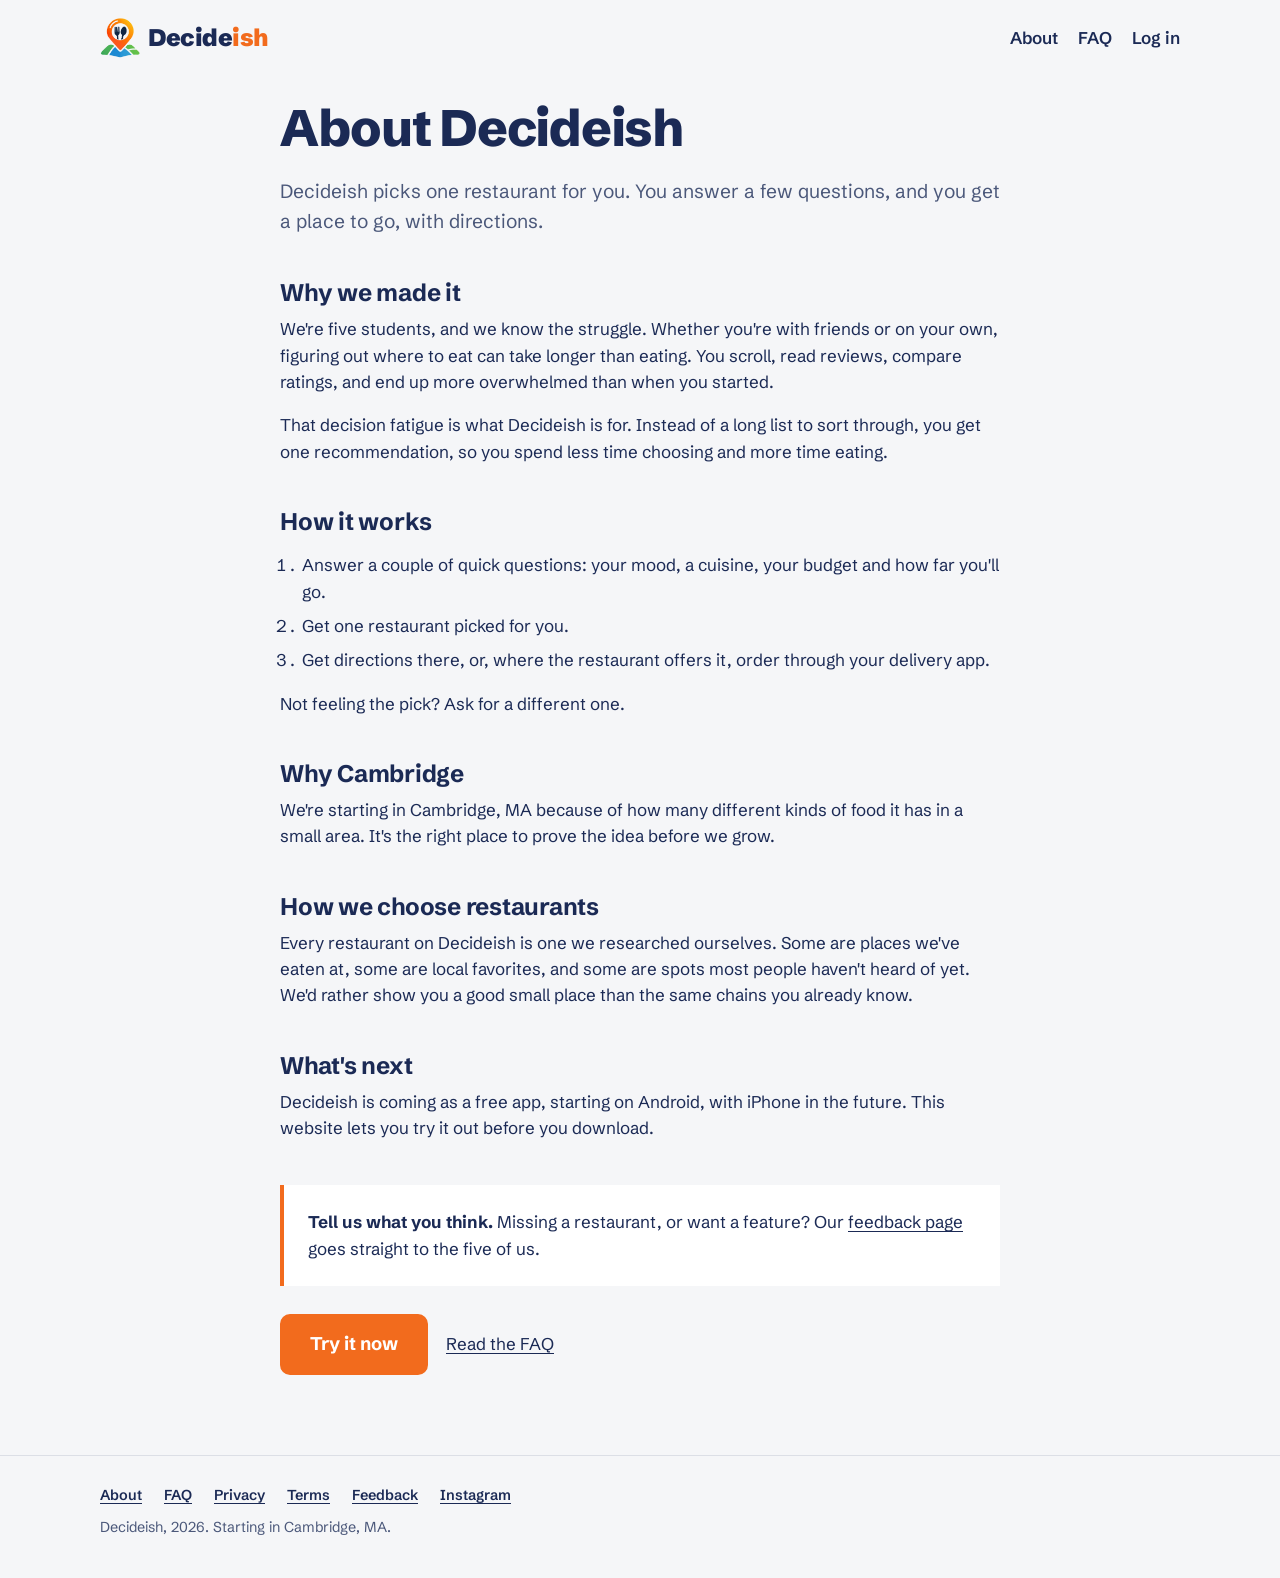
==== about.html @ a64281c9 "Add files via upload" ====
<!DOCTYPE html>
<html lang="en">
<head>
  <meta charset="UTF-8">
  <meta name="viewport" content="width=device-width, initial-scale=1.0">
  <title>About | Decideish</title>
  <meta name="description" content="Decideish is made by five students to end decision fatigue about where to eat. Starting in Cambridge, MA.">
  <link rel="icon" href="logo-mark.png">
  <link rel="preconnect" href="https://fonts.googleapis.com">
  <link rel="preconnect" href="https://fonts.gstatic.com" crossorigin>
  <link href="https://fonts.googleapis.com/css2?family=Schibsted+Grotesk:wght@400;500;600;700;800;900&family=Courier+Prime:wght@400;700&display=swap" rel="stylesheet">
  <link rel="stylesheet" href="styles.css">
</head>

<body>

  <header class="site-header">
    <div class="wrap">
      <a href="index.html" class="brand"><img src="logo-mark.png" alt=""><span class="word">Decide<span>ish</span></span></a>
      <nav class="nav" aria-label="Main">
        <a href="about.html">About</a>
        <a href="faq.html">FAQ</a>
        <a href="signin.html">Log in</a>
      </nav>
    </div>
  </header>

  <main class="page">
    <h1>About Decideish</h1>
    <p class="intro">
      Decideish picks one restaurant for you. You answer a few questions,
      and you get a place to go, with directions.
    </p>

    <h2>Why we made it</h2>
    <p>
      We're five students, and we know the struggle. Whether you're with friends or on your own,
      figuring out where to eat can take longer than eating. You scroll, read reviews, compare
      ratings, and end up more overwhelmed than when you started.
    </p>
    <p>
      That decision fatigue is what Decideish is for. Instead of a long list to sort through,
      you get one recommendation, so you spend less time choosing and more time eating.
    </p>

    <h2>How it works</h2>
    <ol>
      <li>Answer a couple of quick questions: your mood, a cuisine, your budget and how far you'll go.</li>
      <li>Get one restaurant picked for you.</li>
      <li>Get directions there, or, where the restaurant offers it, order through your delivery app.</li>
    </ol>
    <p>Not feeling the pick? Ask for a different one.</p>

    <h2>Why Cambridge</h2>
    <p>
      We're starting in Cambridge, MA because of how many different kinds of food it has in a small area.
      It's the right place to prove the idea before we grow.
    </p>

    <h2>How we choose restaurants</h2>
    <p>
      Every restaurant on Decideish is one we researched ourselves. Some are places we've eaten at,
      some are local favorites, and some are spots most people haven't heard of yet.
      We'd rather show you a good small place than the same chains you already know.
    </p>

    <h2>What's next</h2>
    <p>
      Decideish is coming as a free app, starting on Android, with iPhone in the future.
      This website lets you try it out before you download.
    </p>

    <div class="team-note">
      <p><strong>Tell us what you think.</strong> Missing a restaurant, or want a feature?
        Our <a href="feedback.html">feedback page</a> goes straight to the five of us.</p>
    </div>

    <div class="hero-actions">
      <a href="quiz.html" class="btn btn-primary btn-big">Try it now</a>
      <a href="faq.html">Read the FAQ</a>
    </div>
  </main>

  <footer class="site-footer">
    <div class="wrap">
      <nav class="footer-links" aria-label="Footer">
        <a href="about.html">About</a>
        <a href="faq.html">FAQ</a>
        <a href="privacy.html">Privacy</a>
        <a href="terms.html">Terms</a>
        <a href="feedback.html">Feedback</a>
        <a href="https://www.instagram.com/decideish/" target="_blank" rel="noopener">Instagram</a>
      </nav>
      Decideish, 2026. Starting in Cambridge, MA.
    </div>
  </footer>

</body>
</html>
---- styles.css ----
/* Decideish styles. Colors come from the logo. */

:root {
  --orange: #F26B1D;
  --orange-dark: #C9520D;
  --orange-wash: #FFF1E7;
  --navy: #1B2A55;
  --navy-2: #4B587A;   /* secondary text */
  --blue: #2F86D6;     /* keyboard focus only */
  --green: #3F9B48;    /* success only */
  --bg: #F5F6F8;
  --surface: #FFFFFF;
  --paper: #FFFCF2;    /* the order ticket */
  --line: #DCDFE6;
  --error: #B42318;

  --font: "Schibsted Grotesk", "Segoe UI", Arial, sans-serif;
  --font-ticket: "Courier Prime", "Courier New", monospace;
}

* { box-sizing: border-box; }

body {
  margin: 0;
  font-family: var(--font);
  font-size: 1.0625rem;
  line-height: 1.55;
  color: var(--navy);
  background: var(--bg);
}

h1, h2, h3 {
  margin: 0 0 0.4em;
  line-height: 1.1;
  font-weight: 700;
  letter-spacing: -0.01em;
}

p { margin: 0 0 1em; }

a { color: var(--navy); text-underline-offset: 3px; }
a:hover { color: var(--orange-dark); }

img { display: block; max-width: 100%; }

[hidden] { display: none !important; }

:focus-visible {
  outline: 3px solid var(--blue);
  outline-offset: 2px;
}

.sr-only {
  position: absolute;
  width: 1px;
  height: 1px;
  overflow: hidden;
  clip: rect(0 0 0 0);
  white-space: nowrap;
}

.wrap {
  width: min(1080px, 100% - 40px);
  margin: 0 auto;
}

.muted { color: var(--navy-2); }
.small { font-size: 0.9rem; }

/* Header */
.site-header .wrap {
  display: flex;
  align-items: center;
  justify-content: space-between;
  gap: 16px;
  padding: 18px 0;
}

.brand {
  display: inline-flex;
  align-items: center;
  gap: 8px;
  color: var(--navy);
  text-decoration: none;
  font-size: 1.5rem;
  font-weight: 900;
  letter-spacing: -0.02em;
}

.brand img { width: 40px; height: 40px; object-fit: contain; }
.brand .word span { color: var(--orange); }

.nav {
  display: flex;
  align-items: center;
  gap: 20px;
  font-weight: 600;
}

.nav a { text-decoration: none; }
.nav a:hover { text-decoration: underline; }

/* Buttons */
.btn {
  display: inline-flex;
  align-items: center;
  justify-content: center;
  min-height: 48px;
  padding: 12px 22px;
  border: 2px solid var(--navy);
  border-radius: 10px;
  background: var(--surface);
  color: var(--navy);
  font: inherit;
  font-weight: 700;
  text-decoration: none;
  cursor: pointer;
}

.btn:hover { background: var(--bg); color: var(--navy); }

.btn-primary {
  border-color: var(--orange);
  background: var(--orange);
  color: #fff;
}

.btn-primary:hover { background: var(--orange-dark); border-color: var(--orange-dark); color: #fff; }

.btn-big { min-height: 56px; padding: 14px 28px; font-size: 1.15rem; }
.btn-full { width: 100%; }

.btn:disabled { opacity: 0.4; cursor: not-allowed; }
.btn-primary:disabled:hover { background: var(--orange); border-color: var(--orange); }

.text-btn {
  padding: 0;
  border: 0;
  background: none;
  color: var(--navy);
  font: inherit;
  font-weight: 600;
  text-decoration: underline;
  text-underline-offset: 3px;
  cursor: pointer;
}

/* Panels: plain white boxes for forms and lists */
.panel {
  padding: 28px;
  border: 1px solid var(--line);
  border-radius: 12px;
  background: var(--surface);
}

/* The order ticket */
.ticket {
  position: relative;
  padding: 26px 24px 30px;
  background: var(--paper);
  font-family: var(--font-ticket);
  font-size: 1rem;
  color: #24262B;
  box-shadow: 0 1px 2px rgba(27, 42, 85, 0.12), 0 14px 30px rgba(27, 42, 85, 0.10);
  transform: rotate(-1.5deg);
}

/* the clip holding the ticket */
.ticket::before {
  content: "";
  position: absolute;
  top: -12px;
  left: 50%;
  width: 64px;
  height: 22px;
  border-radius: 4px;
  background: var(--navy);
  transform: translateX(-50%);
}

/* torn zigzag edge at the bottom */
.ticket::after {
  content: "";
  position: absolute;
  left: 0;
  right: 0;
  bottom: -10px;
  height: 10px;
  background: conic-gradient(from -45deg at 50% 100%, var(--paper) 90deg, transparent 0) 0 0 / 20px 10px repeat-x;
}

.ticket-head {
  display: flex;
  justify-content: space-between;
  padding-bottom: 12px;
  margin-bottom: 14px;
  border-bottom: 2px dashed #B9B6AA;
  font-weight: 700;
}

.ticket-lines { margin: 0; }

.ticket-line {
  display: flex;
  align-items: baseline;
  gap: 6px;
  margin: 0 0 8px;
}

.ticket-line dt { white-space: nowrap; }

/* dotted leader between the label and the answer */
.ticket-line .dots {
  flex: 1;
  min-width: 16px;
  border-bottom: 2px dotted #B9B6AA;
  transform: translateY(-4px);
}

.ticket-line dd {
  margin: 0;
  font-weight: 700;
  text-align: right;
}

.ticket-line dd:empty::before { content: "?"; color: #B9B6AA; }

.ticket-result {
  margin-top: 16px;
  padding-top: 14px;
  border-top: 2px dashed #B9B6AA;
}

.ticket-result .label { margin: 0; }

.ticket-result .place {
  margin: 4px 0 2px;
  font-size: 1.5rem;
  font-weight: 700;
  line-height: 1.15;
  color: var(--navy);
}

.ticket-result .addr { margin: 0; }

/* the one animation: the result prints onto the ticket */
.printing { animation: print 0.7s steps(7) both; }

@keyframes print {
  from { clip-path: inset(0 0 100% 0); }
  to { clip-path: inset(0 0 0 0); }
}

/* Home */
.home-hero {
  display: grid;
  grid-template-columns: 1.15fr 0.85fr;
  gap: 64px;
  align-items: center;
  padding: 48px 0 72px;
}

.home-hero h1 {
  font-size: clamp(2.4rem, 5.2vw, 4rem);
  font-weight: 900;
  letter-spacing: -0.025em;
  max-width: 14ch;
}

.home-hero .lead {
  max-width: 34em;
  font-size: 1.2rem;
  color: var(--navy-2);
}

.hero-actions {
  display: flex;
  flex-wrap: wrap;
  align-items: center;
  gap: 18px;
  margin-top: 28px;
}

.hero-ticket { padding: 0 12px; }

.home-steps {
  display: grid;
  grid-template-columns: 1fr 1fr;
  gap: 48px;
  padding: 48px 0;
  border-top: 1px solid var(--line);
}

.home-steps h2 { font-size: 1.6rem; }

.home-steps ol {
  margin: 0;
  padding-left: 1.3em;
  font-size: 1.1rem;
}

.home-steps li { margin-bottom: 10px; padding-left: 4px; }
.home-steps li::marker { font-weight: 800; color: var(--orange); }

.site-footer {
  padding: 28px 0 40px;
  border-top: 1px solid var(--line);
  font-size: 0.9rem;
  color: var(--navy-2);
}

/* Forms */
.form-page {
  width: min(480px, 100% - 40px);
  margin: 24px auto 72px;
}

.form-page.wide { width: min(680px, 100% - 40px); }

.form-page h1 { font-size: 2.2rem; }
.form-page > .muted { margin-bottom: 24px; }

.field {
  display: flex;
  flex-direction: column;
  margin-bottom: 18px;
}

.field-row {
  display: grid;
  grid-template-columns: 1fr 1fr;
  gap: 14px;
}

label { font-weight: 600; margin-bottom: 6px; }

.label-row {
  display: flex;
  justify-content: space-between;
  align-items: baseline;
  gap: 12px;
}

.label-row a { font-size: 0.9rem; }

.hint {
  margin-top: 6px;
  font-size: 0.9rem;
  color: var(--navy-2);
}

input[type="text"],
input[type="email"],
input[type="password"],
textarea {
  width: 100%;
  min-height: 48px;
  padding: 11px 14px;
  border: 1.5px solid #B8BECC;
  border-radius: 8px;
  background: #fff;
  color: var(--navy);
  font: inherit;
}

input:focus,
textarea:focus {
  border-color: var(--navy);
  outline: 3px solid rgba(47, 134, 214, 0.35);
  outline-offset: 0;
}

textarea { min-height: 110px; resize: vertical; }
textarea:disabled { background: var(--bg); cursor: not-allowed; }

.error {
  margin: 4px 0 14px;
  color: var(--error);
  font-weight: 600;
}

.success {
  margin: 14px 0 0;
  color: var(--green);
  font-weight: 700;
}

.switch { margin: 20px 0 0; }

fieldset {
  margin: 0 0 26px;
  padding: 0;
  border: 0;
}

legend {
  margin-bottom: 10px;
  padding: 0;
  font-size: 1.2rem;
  font-weight: 700;
}

legend .hint { font-size: 0.95rem; font-weight: 400; }

/* checkbox chips */
.chips {
  display: flex;
  flex-wrap: wrap;
  gap: 8px;
}

.chip { position: relative; margin: 0; cursor: pointer; }

.chip input {
  position: absolute;
  inset: 0;
  opacity: 0;
  margin: 0;
  cursor: pointer;
}

.chip span {
  display: block;
  padding: 8px 14px;
  border: 1.5px solid #B8BECC;
  border-radius: 8px;
  background: #fff;
  font-weight: 600;
}

.chip:hover span { border-color: var(--navy); }

.chip input:checked + span {
  border-color: var(--navy);
  background: var(--navy);
  color: #fff;
}

.chip input:focus-visible + span { outline: 3px solid var(--blue); outline-offset: 2px; }

.other-row {
  display: flex;
  align-items: flex-start;
  gap: 10px;
  margin-top: 10px;
}

.other-row textarea { flex: 1; min-height: 64px; }

.form-actions {
  display: flex;
  flex-wrap: wrap;
  align-items: center;
  gap: 20px;
  margin-top: 8px;
}

/* Quiz */
.quiz-layout {
  display: grid;
  grid-template-columns: 1fr 340px;
  gap: 64px;
  align-items: start;
  padding: 24px 0 72px;
}

.progress {
  margin: 0 0 10px;
  font-weight: 600;
  color: var(--navy-2);
}

.progress-bar {
  height: 6px;
  margin-bottom: 28px;
  border-radius: 3px;
  background: var(--line);
  overflow: hidden;
}

.progress-bar div {
  width: 0;
  height: 100%;
  background: var(--orange);
  transition: width 0.25s ease;
}

.question {
  font-size: clamp(1.8rem, 3.6vw, 2.5rem);
  font-weight: 800;
  letter-spacing: -0.02em;
  margin-bottom: 24px;
}

.question:focus { outline: none; }

.answers {
  display: grid;
  gap: 10px;
  margin-bottom: 28px;
}

.answers.two-col { grid-template-columns: 1fr 1fr; }

/* an odd last option (like "Surprise me") stretches across both columns */
.answers.two-col .answer:last-child:nth-child(odd) { grid-column: span 2; }

.answer { position: relative; display: block; margin: 0; cursor: pointer; }

.answer input {
  position: absolute;
  inset: 0;
  opacity: 0;
  margin: 0;
  cursor: pointer;
}

.answer span {
  display: flex;
  align-items: center;
  gap: 12px;
  min-height: 56px;
  padding: 12px 16px;
  border: 1.5px solid #B8BECC;
  border-radius: 10px;
  background: #fff;
  font-size: 1.1rem;
  font-weight: 600;
}

/* radio circle */
.answer span::before {
  content: "";
  flex: none;
  width: 18px;
  height: 18px;
  border: 2px solid #8A93A8;
  border-radius: 50%;
  background: #fff;
}

.answer:hover span { border-color: var(--navy); }

.answer input:checked + span {
  border-color: var(--orange);
  background: var(--orange-wash);
}

.answer input:checked + span::before {
  border-color: var(--orange);
  background: var(--orange);
  box-shadow: inset 0 0 0 3px #fff;
}

.answer input:focus-visible + span { outline: 3px solid var(--blue); outline-offset: 2px; }

.quiz-nav {
  display: flex;
  gap: 12px;
}

.quiz-nav .btn-primary { flex: 1; }

.quiz-ticket { position: sticky; top: 24px; }

.result-actions {
  display: grid;
  gap: 10px;
  margin-top: 28px;
}

.result-links {
  display: flex;
  flex-wrap: wrap;
  gap: 20px;
  margin-top: 18px;
}

/* Dashboard */
.dash {
  padding: 16px 0 72px;
}

.dash-top {
  display: flex;
  flex-wrap: wrap;
  align-items: flex-end;
  justify-content: space-between;
  gap: 20px;
  margin-bottom: 36px;
}

.dash-top h1 {
  margin: 0;
  font-size: clamp(2rem, 4.4vw, 3rem);
  font-weight: 800;
  letter-spacing: -0.025em;
}

.dash-top p { margin: 6px 0 0; }

.dash-grid {
  display: grid;
  grid-template-columns: 340px 1fr;
  gap: 56px;
  align-items: start;
}

.dash h2 { font-size: 1.35rem; margin-bottom: 18px; }

#latest .ticket { margin-top: 28px; }

.dash-main { display: grid; gap: 40px; }

.history { margin: 0; padding: 0; list-style: none; border-top: 1px solid var(--line); }

.history li {
  display: flex;
  justify-content: space-between;
  gap: 16px;
  padding: 12px 0;
  border-bottom: 1px solid var(--line);
}

.history .when { color: var(--navy-2); white-space: nowrap; }

.empty {
  padding: 20px;
  border: 1.5px dashed #B8BECC;
  border-radius: 10px;
  color: var(--navy-2);
}

.empty p { margin: 0 0 12px; }

/* journal looks like lined notepaper */
.journal textarea {
  min-height: 220px;
  padding: 6px 16px;
  border: 1px solid var(--line);
  border-radius: 4px;
  line-height: 32px;
  background:
    repeating-linear-gradient(to bottom, transparent 0 31px, #D9E3F2 31px 32px) 0 6px / 100% 32px,
    #fff;
}

.save-note { min-height: 1.5em; margin: 6px 0 0; font-size: 0.9rem; color: var(--navy-2); }

/* Feedback stars */
.stars {
  display: flex;
  flex-direction: row-reverse;
  justify-content: flex-end;
  gap: 2px;
}

.stars input { position: absolute; opacity: 0; width: 1px; height: 1px; }

.stars label {
  margin: 0;
  font-size: 2.2rem;
  line-height: 1;
  color: #C9CDD6;
  cursor: pointer;
}

.stars label:hover,
.stars label:hover ~ label,
.stars input:checked ~ label { color: var(--orange); }

.stars input:focus-visible + label { outline: 3px solid var(--blue); border-radius: 4px; }

/* Phones and tablets */
@media (max-width: 860px) {
  .home-hero,
  .home-steps,
  .quiz-layout,
  .dash-grid { grid-template-columns: 1fr; gap: 40px; }

  .home-hero { padding-top: 24px; }
  .hero-ticket { max-width: 360px; }
  .quiz-ticket { position: static; max-width: 380px; }
}

@media (max-width: 520px) {
  body { font-size: 1rem; }
  .field-row { grid-template-columns: 1fr; gap: 0; }
  .answers.two-col { grid-template-columns: 1fr 1fr; }
  .other-row { flex-direction: column; align-items: stretch; }
  .nav { gap: 14px; }
  .panel { padding: 20px; }
  .hero-actions .btn-big { width: 100%; }
}

@media (prefers-reduced-motion: reduce) {
  .printing { animation: none; }
  .progress-bar div { transition: none; }
}

/* Info pages: About, FAQ, Privacy, Terms */
.page {
  width: min(720px, 100% - 40px);
  margin: 24px auto 80px;
}

.page h1 {
  font-size: clamp(2.2rem, 5vw, 3.2rem);
  font-weight: 800;
  letter-spacing: -0.025em;
}

.page .intro {
  font-size: 1.2rem;
  color: var(--navy-2);
  margin-bottom: 40px;
}

.page h2 {
  margin-top: 44px;
  font-size: 1.5rem;
}

.page ul,
.page ol { padding-left: 1.3em; }

.page li { margin-bottom: 8px; }

.page .updated { color: var(--navy-2); font-size: 0.95rem; }

/* FAQ questions open and close */
.faq details {
  border-bottom: 1px solid var(--line);
}

.faq details:first-of-type { border-top: 1px solid var(--line); }

.faq summary {
  display: flex;
  justify-content: space-between;
  gap: 16px;
  padding: 18px 0;
  font-size: 1.15rem;
  font-weight: 700;
  cursor: pointer;
  list-style: none;
}

.faq summary::-webkit-details-marker { display: none; }

.faq summary::after {
  content: "+";
  flex: none;
  font-size: 1.5rem;
  line-height: 1;
  color: var(--orange);
}

.faq details[open] summary::after { content: "\2212"; }

.faq details p { margin: 0 0 18px; max-width: 62ch; }

.team-note {
  margin-top: 44px;
  padding: 24px;
  border-left: 4px solid var(--orange);
  background: var(--surface);
}

.team-note p:last-child { margin-bottom: 0; }

/* footer links */
.footer-links {
  display: flex;
  flex-wrap: wrap;
  gap: 8px 22px;
  margin-bottom: 10px;
}

.footer-links a { color: var(--navy); font-weight: 600; }
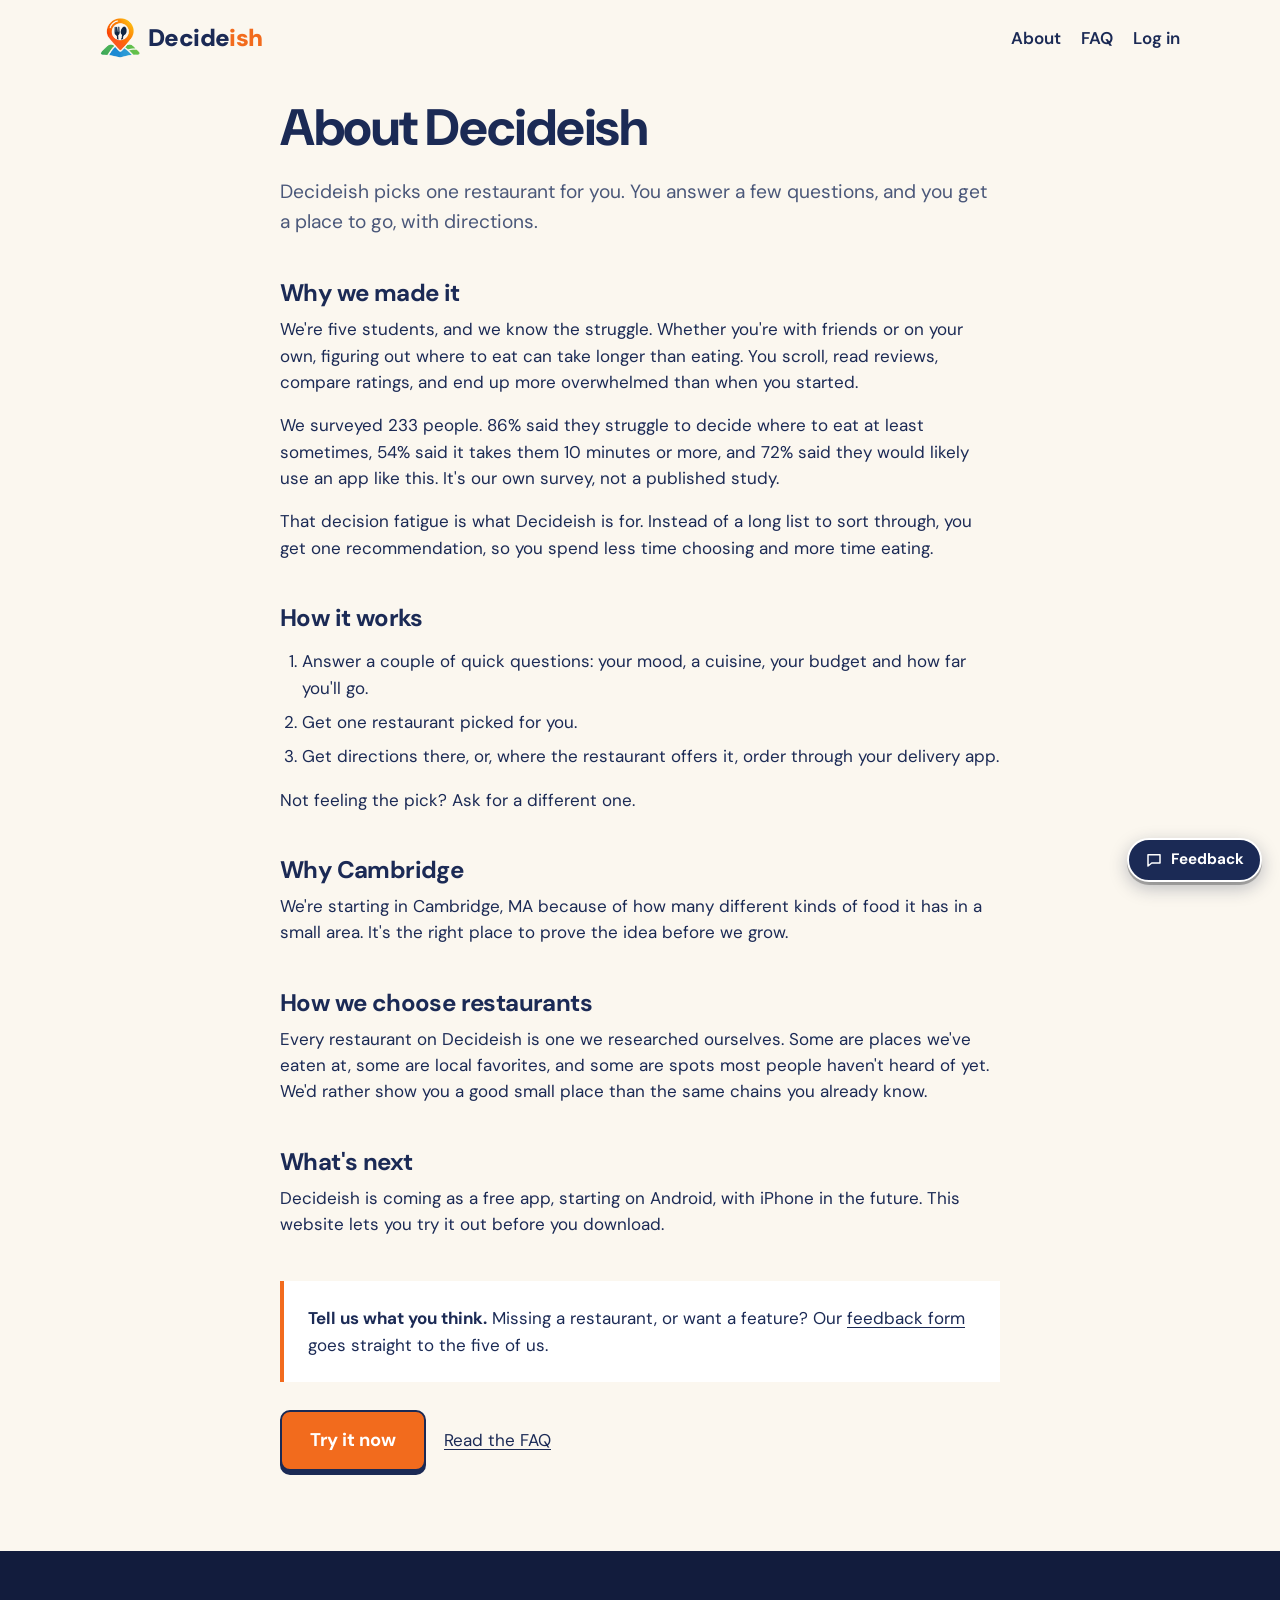
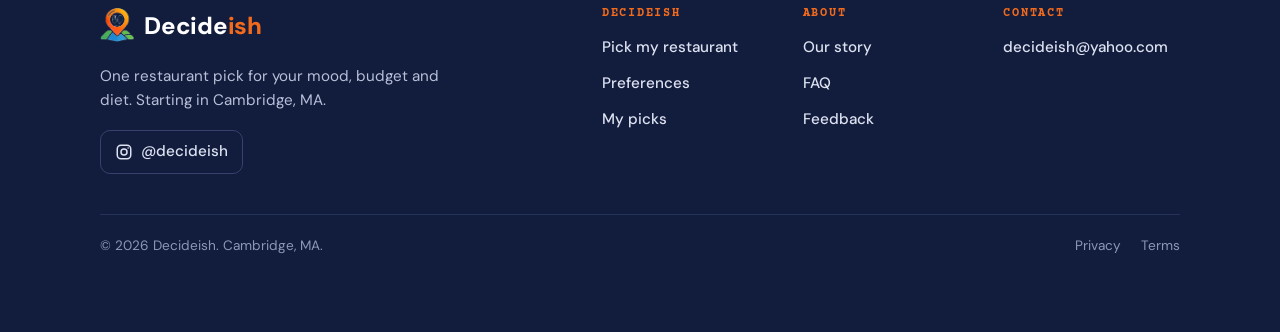
==== commit 468727e6: "Add files via upload" ====
--- a/about.html
+++ b/about.html
@@ -8,7 +8,7 @@
   <link rel="icon" href="logo-mark.png">
   <link rel="preconnect" href="https://fonts.googleapis.com">
   <link rel="preconnect" href="https://fonts.gstatic.com" crossorigin>
-  <link href="https://fonts.googleapis.com/css2?family=Schibsted+Grotesk:wght@400;500;600;700;800;900&family=Courier+Prime:wght@400;700&display=swap" rel="stylesheet">
+  <link href="https://fonts.googleapis.com/css2?family=Courier+Prime:wght@400;700&display=swap" rel="stylesheet">
   <link rel="stylesheet" href="styles.css">
 </head>
 
@@ -37,6 +37,11 @@
       We're five students, and we know the struggle. Whether you're with friends or on your own,
       figuring out where to eat can take longer than eating. You scroll, read reviews, compare
       ratings, and end up more overwhelmed than when you started.
+    </p>
+    <p>
+      We surveyed 233 people. 86% said they struggle to decide where to eat at least sometimes,
+      54% said it takes them 10 minutes or more, and 72% said they would likely use an app like this.
+      It's our own survey, not a published study.
     </p>
     <p>
       That decision fatigue is what Decideish is for. Instead of a long list to sort through,
@@ -72,7 +77,7 @@
 
     <div class="team-note">
       <p><strong>Tell us what you think.</strong> Missing a restaurant, or want a feature?
-        Our <a href="feedback.html">feedback page</a> goes straight to the five of us.</p>
+        Our <a href="feedback.html">feedback form</a> goes straight to the five of us.</p>
     </div>
 
     <div class="hero-actions">
@@ -83,17 +88,33 @@
 
   <footer class="site-footer">
     <div class="wrap">
-      <nav class="footer-links" aria-label="Footer">
-        <a href="about.html">About</a>
-        <a href="faq.html">FAQ</a>
-        <a href="privacy.html">Privacy</a>
-        <a href="terms.html">Terms</a>
-        <a href="feedback.html">Feedback</a>
-        <a href="https://www.instagram.com/decideish/" target="_blank" rel="noopener">Instagram</a>
-      </nav>
-      Decideish, 2026. Starting in Cambridge, MA.
+      <div class="foot-grid">
+        <div class="foot-brand">
+          <a href="index.html" class="word" style="text-decoration:none"><img src="logo-mark.png" alt=""><b>Decide<span>ish</span></b></a>
+          <p>One restaurant pick for your mood, budget and diet. Starting in Cambridge, MA.</p>
+          <a class="foot-social" href="https://www.instagram.com/decideish/" target="_blank" rel="noopener"><svg viewBox="0 0 24 24" fill="none" stroke="currentColor" stroke-width="2" aria-hidden="true"><rect x="3" y="3" width="18" height="18" rx="5"/><circle cx="12" cy="12" r="4"/><circle cx="17.5" cy="6.5" r="1" fill="currentColor" stroke="none"/></svg>@decideish</a>
+        </div>
+        <div class="foot-cols">
+          <div class="foot-col"><h3>Decideish</h3><ul>
+            <li><a href="quiz.html">Pick my restaurant</a></li>
+            <li><a href="preferences.html">Preferences</a></li>
+            <li><a href="dashboard.html">My picks</a></li></ul></div>
+          <div class="foot-col"><h3>About</h3><ul>
+            <li><a href="about.html">Our story</a></li>
+            <li><a href="faq.html">FAQ</a></li>
+            <li><a href="feedback.html">Feedback</a></li></ul></div>
+          <div class="foot-col"><h3>Contact</h3><ul>
+            <li><a href="mailto:decideish@yahoo.com">decideish@yahoo.com</a></li></ul></div>
+        </div>
+      </div>
+      <div class="foot-bottom">
+        <span>&copy; 2026 Decideish. Cambridge, MA.</span>
+        <nav aria-label="Legal"><a href="privacy.html">Privacy</a><a href="terms.html">Terms</a></nav>
+      </div>
     </div>
   </footer>
 
+  <a href="feedback.html" class="fb-float" target="_blank" rel="noopener" aria-label="Send feedback"><svg viewBox="0 0 24 24" fill="none" stroke="currentColor" stroke-width="2" stroke-linejoin="round" aria-hidden="true"><path d="M4 5h16v11H9l-5 4z"/></svg>Feedback</a>
+
 </body>
 </html>
--- a/styles.css
+++ b/styles.css
@@ -1,3 +1,4 @@
+@import url("https://fonts.googleapis.com/css2?family=DM+Sans:wght@400;500;600;700;800&display=swap");
 /* Decideish styles. Colors come from the logo. */
 
 :root {
@@ -8,13 +9,14 @@
   --navy-2: #4B587A;   /* secondary text */
   --blue: #2F86D6;     /* keyboard focus only */
   --green: #3F9B48;    /* success only */
-  --bg: #F5F6F8;
+  --bg: #FBF7EF;
   --surface: #FFFFFF;
   --paper: #FFFCF2;    /* the order ticket */
   --line: #DCDFE6;
   --error: #B42318;
 
-  --font: "Schibsted Grotesk", "Segoe UI", Arial, sans-serif;
+  --font: "DM Sans", "Segoe UI", Arial, sans-serif;
+  --font-head: "DM Sans", "Segoe UI", Arial, sans-serif;
   --font-ticket: "Courier Prime", "Courier New", monospace;
 }
 
@@ -778,3 +780,499 @@
 }
 
 .footer-links a { color: var(--navy); font-weight: 600; }
+
+
+/* ---------- Homepage polish ---------- */
+:root {
+  --teal: #1F7A8C;
+  --yellow: #F3A712;
+  --cream-2: #F6EEDD;
+}
+
+.site-header { background: transparent; position: relative; z-index: 2; }
+
+.hero-band {
+  position: relative;
+  overflow: hidden;
+  background: linear-gradient(180deg, #FFF3E2 0%, var(--bg) 100%);
+}
+
+.hero-band::before,
+.hero-band::after {
+  content: "";
+  position: absolute;
+  border-radius: 50%;
+  pointer-events: none;
+}
+
+.hero-band::before { width: 520px; height: 520px; right: -180px; top: -200px; background: var(--orange); opacity: 0.16; }
+.hero-band::after { width: 300px; height: 300px; left: -120px; bottom: -150px; background: var(--yellow); opacity: 0.22; }
+
+.hero-band .home-hero { position: relative; z-index: 1; padding: 36px 0 84px; }
+
+.eyebrow {
+  display: inline-block;
+  margin: 0 0 18px;
+  padding: 6px 14px;
+  border-radius: 999px;
+  background: #fff;
+  border: 1px solid #F0D9B8;
+  color: var(--orange-dark);
+  font-size: 0.9rem;
+  font-weight: 700;
+  letter-spacing: 0.02em;
+}
+
+.home-hero h1 em { font-style: normal; color: var(--orange); }
+
+.hero-points {
+  display: flex;
+  flex-wrap: wrap;
+  gap: 8px 18px;
+  margin: 26px 0 0;
+  padding: 0;
+  list-style: none;
+  color: var(--navy-2);
+  font-weight: 600;
+  font-size: 0.98rem;
+}
+
+.hero-points li::before { content: "✓"; margin-right: 6px; color: var(--green); font-weight: 800; }
+
+/* stats */
+.stats {
+  display: grid;
+  grid-template-columns: repeat(3, 1fr);
+  gap: 20px;
+  margin-top: -44px;
+  position: relative;
+  z-index: 2;
+}
+
+.stat {
+  padding: 26px 26px 22px;
+  border-radius: 16px;
+  background: #fff;
+  border: 1px solid #EEE3CF;
+  box-shadow: 0 10px 28px rgba(27, 42, 85, 0.08);
+}
+
+.stat strong { display: block; font-size: 3rem; line-height: 1; font-weight: 900; letter-spacing: -0.03em; }
+.stat:nth-child(1) strong { color: var(--orange); }
+.stat:nth-child(2) strong { color: var(--teal); }
+.stat:nth-child(3) strong { color: #C98700; }
+.stat span { display: block; margin-top: 8px; color: var(--navy-2); font-weight: 600; }
+.stats-note { margin: 12px 4px 0; font-size: 0.85rem; color: var(--navy-2); }
+
+/* sections */
+.section { padding: 64px 0 8px; }
+.section h2 { font-size: clamp(1.7rem, 3.2vw, 2.3rem); font-weight: 800; margin-bottom: 10px; }
+.section .sub { max-width: 40em; color: var(--navy-2); font-size: 1.1rem; margin-bottom: 28px; }
+
+.steps3 { display: grid; grid-template-columns: repeat(3, 1fr); gap: 20px; }
+
+.step {
+  padding: 26px;
+  border-radius: 16px;
+  background: #fff;
+  border: 1px solid #EEE3CF;
+}
+
+.step .num {
+  display: inline-flex;
+  align-items: center;
+  justify-content: center;
+  width: 44px;
+  height: 44px;
+  margin-bottom: 14px;
+  border-radius: 50%;
+  background: var(--orange);
+  color: #fff;
+  font-size: 1.25rem;
+  font-weight: 800;
+}
+
+.step:nth-child(2) .num { background: var(--teal); }
+.step:nth-child(3) .num { background: var(--yellow); color: var(--navy); }
+.step h3 { font-size: 1.25rem; margin-bottom: 6px; }
+.step p { margin: 0; color: var(--navy-2); }
+
+/* feature cards */
+.features { display: grid; grid-template-columns: repeat(3, 1fr); gap: 20px; }
+
+.feature {
+  padding: 24px 26px;
+  border-radius: 16px;
+  background: var(--cream-2);
+}
+
+.feature h3 { font-size: 1.15rem; margin-bottom: 6px; }
+.feature p { margin: 0; color: var(--navy-2); }
+
+/* photo strip */
+.places { display: grid; grid-template-columns: repeat(3, 1fr); gap: 20px; }
+
+.place-card {
+  overflow: hidden;
+  border-radius: 16px;
+  background: #fff;
+  border: 1px solid #EEE3CF;
+  box-shadow: 0 6px 18px rgba(27, 42, 85, 0.06);
+}
+
+.place-card .photo {
+  height: 170px;
+  background: linear-gradient(135deg, #FFE3C6, #F6EEDD);
+}
+
+.place-card img { width: 100%; height: 170px; object-fit: cover; }
+.place-card .info { padding: 14px 18px 18px; }
+.place-card h3 { margin: 0 0 6px; font-size: 1.1rem; }
+
+.tags { display: flex; flex-wrap: wrap; gap: 6px; }
+
+.tag {
+  display: inline-block;
+  padding: 3px 10px;
+  border-radius: 999px;
+  background: var(--orange-wash);
+  color: var(--orange-dark);
+  font-size: 0.85rem;
+  font-weight: 700;
+}
+
+.tag.teal { background: #E3F1F4; color: #145867; }
+
+/* about + CTA */
+.about-row { display: grid; grid-template-columns: 1fr 1fr; gap: 48px; padding: 64px 0 24px; align-items: start; }
+.about-row h2 { font-size: 1.8rem; }
+
+.cta-band {
+  margin: 56px 0 72px;
+  padding: 44px 36px;
+  border-radius: 24px;
+  background: var(--navy);
+  color: #fff;
+  text-align: center;
+}
+
+.cta-band h2 { color: #fff; font-size: clamp(1.7rem, 3.4vw, 2.4rem); }
+.cta-band p { max-width: 34em; margin: 0 auto 22px; color: #D3D9EA; }
+
+.site-footer { background: #fff; }
+
+/* quiz and result touches */
+.answer { transition: border-color .12s, box-shadow .12s; }
+.answer:hover { border-color: var(--orange); }
+.result-tags { display: flex; flex-wrap: wrap; gap: 6px; margin: 0 0 14px; }
+#results #rest-name { font-size: clamp(2rem, 4vw, 2.8rem); }
+#why { padding: 14px 16px; border-radius: 12px; background: var(--orange-wash); }
+
+@media (max-width: 800px) {
+  .stats, .steps3, .features, .places, .about-row { grid-template-columns: 1fr; }
+  .stats { margin-top: -30px; }
+  .hero-band::before { width: 360px; height: 360px; }
+}
+
+
+/* ---------- Round 2: imagery, quiz cards, picking moment, motion ---------- */
+.hero-visual { position: relative; padding: 36px 0 44px; }
+.hero-visual .hero-ticket { position: relative; z-index: 2; }
+
+.photo-tile {
+  position: absolute;
+  z-index: 1;
+  overflow: hidden;
+  border: 6px solid #fff;
+  border-radius: 14px;
+  background: linear-gradient(135deg, #FFD9B0, #F6EEDD);
+  box-shadow: 0 12px 28px rgba(27, 42, 85, 0.18);
+}
+
+.photo-tile img { width: 100%; height: 100%; object-fit: cover; }
+.photo-tile.t1 { top: -6px; left: -34px; width: 190px; height: 150px; transform: rotate(-7deg); }
+.photo-tile.t2 { bottom: -10px; right: -18px; width: 210px; height: 160px; transform: rotate(6deg); }
+.photo-tile.t3 { bottom: 40px; left: -54px; width: 150px; height: 150px; transform: rotate(4deg); }
+
+.reveal { opacity: 0; transform: translateY(16px); transition: opacity .5s ease, transform .5s ease, box-shadow .2s ease; }
+.reveal.in { opacity: 1; transform: none; }
+.reveal.in:hover { transform: translateY(-3px); box-shadow: 0 14px 30px rgba(27, 42, 85, 0.12); }
+
+/* quiz answer cards with icons */
+.answer.has-ico span { gap: 14px; min-height: 66px; border-radius: 14px; border-color: #E2D8C3; transition: transform .12s, border-color .12s, box-shadow .12s; }
+.answer.has-ico span::before { display: none; }
+.answer.has-ico:hover span { border-color: var(--orange); transform: translateY(-1px); box-shadow: 0 6px 16px rgba(27, 42, 85, 0.08); }
+.answer.has-ico input:checked + span { border-color: var(--orange); background: var(--orange-wash); }
+.answer.has-ico input:checked + span::after { content: "\2713"; margin-left: auto; color: var(--orange-dark); font-weight: 800; font-size: 1.2rem; }
+
+.ico {
+  flex: none;
+  display: inline-flex;
+  align-items: center;
+  justify-content: center;
+  width: 46px;
+  height: 46px;
+  border-radius: 12px;
+  background: var(--cream-2);
+  font-style: normal;
+  font-size: 1.55rem;
+  line-height: 1;
+}
+
+.ico.txt { font-size: 0.95rem; font-weight: 800; letter-spacing: -0.02em; color: var(--navy); }
+.answer input:checked + span .ico { background: var(--orange); color: #fff; }
+.atext { font-weight: 600; }
+
+/* "picking" moment */
+.picking { text-align: center; padding: 72px 0 96px; }
+.picking img { width: 84px; height: 84px; margin: 0 auto 22px; object-fit: contain; animation: bob .8s ease-in-out infinite alternate; }
+.picking h1 { font-size: clamp(1.7rem, 3.4vw, 2.3rem); margin-bottom: 6px; }
+.picking .muted { min-height: 1.6em; }
+@keyframes bob { from { transform: translateY(0) rotate(-4deg); } to { transform: translateY(-14px) rotate(4deg); } }
+
+/* result page */
+#rest-photo { aspect-ratio: 16 / 9; max-height: 320px !important; box-shadow: 0 10px 26px rgba(27, 42, 85, 0.14); }
+.rate { display: flex; align-items: center; flex-wrap: wrap; gap: 10px; margin-top: 18px; color: var(--navy-2); font-weight: 600; }
+.rate button { min-height: 40px; padding: 6px 14px; border: 1.5px solid #E2D8C3; border-radius: 999px; background: #fff; font: inherit; font-size: 1.05rem; cursor: pointer; }
+.rate button:hover { border-color: var(--orange); }
+
+@media (max-width: 860px) {
+  .photo-tile.t3 { display: none; }
+  .photo-tile.t1 { left: -10px; width: 150px; height: 120px; }
+  .photo-tile.t2 { right: -6px; width: 160px; height: 124px; }
+}
+
+@media (prefers-reduced-motion: reduce) {
+  .reveal { opacity: 1; transform: none; transition: none; }
+  .picking img { animation: none; }
+  .answer.has-ico:hover span { transform: none; }
+}
+
+/* keep the invisible radio on top so the whole card stays clickable */
+.answer input { z-index: 1; }
+
+
+/* ---------- Round 3: result page details ---------- */
+.where { display: flex; align-items: center; flex-wrap: wrap; gap: 8px 10px; margin: 0 0 16px; }
+.where .pin { flex: none; color: var(--orange); }
+.where a { font-size: 1.1rem; font-weight: 700; color: var(--navy); text-decoration: none; border-bottom: 2px solid #F3C9A8; }
+.where a:hover { border-color: var(--orange); color: var(--orange-dark); }
+.hood { padding: 3px 12px; border-radius: 999px; background: #D4EBF0; color: #145867; font-size: 0.88rem; font-weight: 700; }
+
+.why-box { padding: 16px 20px 14px; }
+.why-title { margin: 0 0 10px; font-size: 0.8rem; font-weight: 800; letter-spacing: 0.1em; text-transform: uppercase; color: var(--orange-dark); }
+#why-list { margin: 0; padding: 0; list-style: none; display: grid; gap: 8px; }
+#why-list li { position: relative; padding-left: 30px; font-weight: 600; }
+#why-list li::before {
+  content: "\2713";
+  position: absolute;
+  left: 0;
+  top: 1px;
+  display: inline-flex;
+  align-items: center;
+  justify-content: center;
+  width: 21px;
+  height: 21px;
+  border-radius: 50%;
+  background: var(--orange);
+  color: #fff;
+  font-size: 0.8rem;
+  font-weight: 800;
+}
+
+.rate-thanks {
+  display: inline-flex;
+  margin: 18px 0 0;
+  padding: 10px 18px;
+  border-radius: 999px;
+  background: #D4EBF0;
+  color: #145867;
+  font-weight: 700;
+  animation: pop .25s ease;
+}
+
+@keyframes pop { from { transform: scale(0.9); opacity: 0; } to { transform: none; opacity: 1; } }
+
+#another { border-color: #E2D8C3; background: #fff; }
+#another:hover { border-color: var(--orange); }
+#another.nudge { animation: nudge .7s ease 2; }
+@keyframes nudge { 0%, 100% { box-shadow: 0 0 0 0 rgba(242, 107, 29, 0); } 50% { box-shadow: 0 0 0 6px rgba(242, 107, 29, 0.28); } }
+
+.tag { padding: 4px 12px; background: #FFE4D1; font-size: 0.9rem; }
+.tag.teal { background: #D4EBF0; }
+
+@media (prefers-reduced-motion: reduce) {
+  .rate-thanks, #another.nudge { animation: none; }
+}
+
+#note { margin-top: 12px; }
+
+
+/* ---------- Round 4: start the quiz from the homepage ---------- */
+.hero-quiz { margin-top: 26px; max-width: 540px; }
+.hq-label { margin: 0 0 12px; font-weight: 800; font-size: 1.05rem; }
+.hq-grid { display: grid; grid-template-columns: 1fr 1fr; gap: 10px; }
+.hq-card {
+  display: flex;
+  align-items: center;
+  gap: 12px;
+  min-height: 62px;
+  padding: 10px 14px;
+  border: 1.5px solid #E2D8C3;
+  border-radius: 14px;
+  background: #fff;
+  color: var(--navy);
+  font-weight: 700;
+  text-decoration: none;
+  transition: transform .12s, border-color .12s, box-shadow .12s;
+}
+.hq-card i { flex: none; display: inline-flex; align-items: center; justify-content: center; width: 42px; height: 42px; border-radius: 11px; background: var(--cream-2); font-style: normal; font-size: 1.4rem; }
+.hq-card:hover { border-color: var(--orange); transform: translateY(-2px); box-shadow: 0 8px 18px rgba(27, 42, 85, 0.1); color: var(--navy); }
+.hq-note { margin: 12px 2px 0; font-size: 0.92rem; color: var(--navy-2); }
+
+.quiz-skips { display: flex; flex-wrap: wrap; gap: 8px 22px; margin: 14px 0 0; }
+.quiz-skips .text-btn { color: var(--navy-2); font-size: 0.95rem; }
+.quiz-skips .text-btn:hover { color: var(--orange-dark); }
+
+.save-cta { margin-top: 26px; padding: 18px 20px; border-radius: 14px; background: #fff; border: 1px solid #EEE3CF; }
+.save-cta p { margin: 0 0 12px; }
+
+@media (max-width: 520px) { .hq-grid { grid-template-columns: 1fr; } }
+@media (prefers-reduced-motion: reduce) { .hq-card:hover { transform: none; } }
+
+
+/* Round 5: headings in DM Sans, better "why", My places */
+h1, h2, h3, .brand .word, .stat strong, .question { font-family: var(--font-head); letter-spacing: -0.025em; }
+h1, .question { font-weight: 800; }
+.stat strong { font-weight: 800; }
+.why-headline { margin: 0 0 12px; font-family: var(--font-head); font-size: 1.25rem; line-height: 1.3; font-weight: 700; color: var(--navy); }
+.why-known { margin: 12px 0 0; padding-top: 10px; border-top: 1px dashed var(--line); font-size: 0.95rem; color: var(--navy-2); font-style: italic; }
+
+.myplaces h3 { font-size: 1rem; margin: 18px 0 8px; font-family: var(--font); font-weight: 800; letter-spacing: 0; }
+.myplaces h3:first-of-type { margin-top: 4px; }
+.mp-list { list-style: none; margin: 0; padding: 0; display: grid; gap: 8px; }
+.mp-item { display: flex; align-items: center; justify-content: space-between; gap: 12px; padding: 10px 14px; background: var(--surface); border: 1px solid var(--line); border-radius: 12px; }
+.mp-item strong { display: block; }
+.mp-item small { color: var(--navy-2); }
+.mp-item button { background: none; border: 1px solid var(--line); border-radius: 999px; padding: 6px 12px; font: inherit; font-size: 0.85rem; font-weight: 700; color: var(--navy); cursor: pointer; white-space: nowrap; }
+.mp-item button:hover { border-color: var(--orange); color: var(--orange-dark); }
+.mp-empty { color: var(--navy-2); font-size: 0.95rem; margin: 0; }
+
+/* Preferences page: plain, no card (only this form) */
+#prefs-form { background: transparent; border: 0; box-shadow: none; padding: 0; }
+#prefs-form fieldset { border: 0; border-top: 1px solid #E6DDCB; padding: 22px 0 20px; margin: 0; }
+#prefs-form legend { padding: 0; font-size: 1.1rem; font-weight: 800; margin-bottom: 12px; float: left; width: 100%; }
+#prefs-form legend + * { clear: both; }
+#prefs-form .chips { gap: 10px; }
+#prefs-form .chip span { padding: 10px 16px; border: 1.5px solid #CFC6B2; border-radius: 10px; background: #fff; font-weight: 600; }
+#prefs-form .chip:hover span { border-color: var(--navy); }
+#prefs-form .chip input:checked + span { border-color: var(--navy); background: var(--navy); color: #fff; }
+#prefs-form textarea { background: #fff; border: 1.5px solid #CFC6B2; border-radius: 10px; }
+#prefs-form .form-actions { padding-top: 18px; border-top: 1px solid #E6DDCB; margin-top: 18px; }
+
+/* Round 6: one button language everywhere (flat, ink outline, hard shadow) */
+.btn-primary { border-color: var(--navy); box-shadow: 0 4px 0 var(--navy); }
+.btn-primary:hover { border-color: var(--navy); }
+.btn-primary:active { transform: translateY(3px); box-shadow: 0 1px 0 var(--navy); }
+.btn-primary:disabled { box-shadow: none; }
+
+/* stamp on the quiz ticket (also used on the homepage) */
+.quiz-ticket .ticket-result { position: relative; padding-bottom: 34px; }
+.quiz-ticket .ticket-result .stamp { position: absolute; right: 0; bottom: 0; padding: 3px 10px; transform: rotate(-9deg); border: 3px solid var(--orange-dark); border-radius: 6px; color: var(--orange-dark); font-family: var(--font-ticket); font-weight: 700; font-size: 1rem; letter-spacing: 0.14em; text-transform: uppercase; background: rgba(255, 252, 242, 0.55); mix-blend-mode: multiply; animation: thunk2 .3s cubic-bezier(.2, 1.4, .4, 1) both; }
+.quiz-ticket .ticket-result .stamp.nope { border-color: var(--navy-2); color: var(--navy-2); transform: rotate(7deg); }
+@keyframes thunk2 { from { scale: 1.8; opacity: 0; } to { scale: 1; opacity: 1; } }
+@media (prefers-reduced-motion: reduce) { .quiz-ticket .ticket-result .stamp { animation: none; } }
+
+.result-actions { gap: 14px; }
+
+/* Round 7: quiz answers use the same tactile ink style as the homepage buttons */
+.answer span, .answer.has-ico span { border: 2px solid var(--navy); border-radius: 14px; box-shadow: 0 4px 0 var(--navy); transition: transform .1s, box-shadow .1s, background .1s; }
+.answer:hover span, .answer.has-ico:hover span { border-color: var(--navy); background: var(--orange-wash); transform: none; box-shadow: 0 4px 0 var(--navy); }
+.answer input:checked + span, .answer.has-ico input:checked + span { background: var(--orange-wash); border-color: var(--navy); transform: translateY(3px); box-shadow: 0 1px 0 var(--navy); }
+.answers { gap: 14px; }
+.progress { font-family: var(--font-ticket); text-transform: uppercase; letter-spacing: 0.06em; font-size: 0.85rem; }
+.progress-bar { height: 10px; background: #E6DDCB; border-radius: 99px; }
+.progress-bar div { border-radius: 99px; }
+.quiz-nav .btn:not(.btn-primary) { box-shadow: none; }
+
+.rate button { display: inline-flex; align-items: center; gap: 8px; }
+.rate > span { flex-basis: 100%; }
+
+/* ---------- Footer (dark, columns) ---------- */
+.site-footer { background: #121C3D; color: #B8C0D8; border-top: 0; padding: 56px 0 0; font-size: 0.95rem; margin-top: 40px; }
+.site-footer a { color: #DDE2F1; font-weight: 500; text-decoration: none; }
+.site-footer a:hover { color: #fff; text-decoration: underline; text-underline-offset: 3px; }
+.foot-grid { display: grid; grid-template-columns: 1fr; gap: 36px; padding-bottom: 40px; }
+.foot-brand .word { font-weight: 800; font-size: 1.5rem; color: #fff; letter-spacing: -0.01em; display: inline-flex; align-items: center; gap: 10px; }
+.foot-brand .word img { width: 34px; height: 34px; }
+.foot-brand .word span { color: var(--orange); }
+.foot-brand p { margin: 14px 0 18px; max-width: 24em; line-height: 1.6; }
+.foot-social { display: inline-flex; align-items: center; gap: 8px; padding: 9px 14px; border: 1px solid #34426D; border-radius: 10px; }
+.foot-social svg { width: 18px; height: 18px; }
+.foot-col h3 { font-family: "Courier Prime", monospace; font-size: 0.78rem; font-weight: 700; letter-spacing: 0.14em; text-transform: uppercase; color: var(--orange); margin: 0 0 16px; }
+.foot-col ul { list-style: none; margin: 0; padding: 0; display: grid; gap: 12px; }
+.foot-bottom { border-top: 1px solid #263359; padding: 20px 0 26px; display: flex; flex-wrap: wrap; gap: 8px 24px; justify-content: space-between; font-size: 0.85rem; color: #8C97B8; }
+.foot-bottom nav { display: flex; gap: 8px 20px; flex-wrap: wrap; }
+.foot-bottom a { color: #8C97B8; font-weight: 400; }
+.foot-cols { display: grid; grid-template-columns: 1fr 1fr; gap: 32px 24px; }
+@media (min-width: 760px) {
+  .foot-grid { grid-template-columns: 1.3fr 1.7fr; gap: 60px; }
+  .foot-cols { grid-template-columns: repeat(3, 1fr); }
+}
+
+.foot-brand .word b { font-weight: 800; }
+.foot-brand .word:hover { text-decoration: none; }
+
+/* ---------- Floating feedback button ---------- */
+.fb-float { position: fixed; right: 18px; bottom: 18px; z-index: 30; display: inline-flex; align-items: center; gap: 8px; min-height: 44px; padding: 0 16px; background: var(--navy); color: #fff; font-weight: 700; font-size: 0.95rem; text-decoration: none; border: 2px solid #fff; border-radius: 999px; box-shadow: 0 3px 0 rgba(0,0,0,.25), 0 6px 18px rgba(18,28,61,.28); }
+.fb-float svg { width: 18px; height: 18px; flex: none; }
+.fb-float:hover { background: var(--orange); }
+.fb-float:focus-visible { outline: 3px solid var(--blue); outline-offset: 3px; }
+.foot-bottom { padding-bottom: 76px; }
+@media (max-width: 859px) { body.home .fb-float { display: none; } }
+@media print { .fb-float { display: none; } }
+
+/* ---------- Badges ---------- */
+.badges-section { margin: 8px 0 36px; }
+.badges-head { display: flex; align-items: baseline; justify-content: space-between; gap: 12px; }
+.badges { list-style: none; margin: 14px 0 0; padding: 0; display: grid; grid-template-columns: repeat(2, 1fr); gap: 14px; }
+@media (min-width: 640px) { .badges { grid-template-columns: repeat(4, 1fr); } }
+.badge { display: flex; flex-direction: column; align-items: center; text-align: center; gap: 4px; padding: 18px 12px 14px; background: #fff; border: 2px dashed var(--line); border-radius: 16px; color: var(--navy-2); }
+.badge strong { color: var(--navy); font-size: 1rem; margin-top: 8px; }
+.badge-desc { font-size: 0.84rem; line-height: 1.35; min-height: 2.7em; }
+.badge-icon { display: grid; place-items: center; width: 64px; height: 64px; border-radius: 50%; background: #F1F2F6; color: #A7AEC2; border: 2px solid #D5D9E4; }
+.badge-icon svg { width: 30px; height: 30px; }
+.badge.earned { border: 2px solid var(--navy); box-shadow: 0 4px 0 var(--navy); color: var(--navy-2); }
+.badge.earned .badge-icon { background: var(--orange); color: #fff; border-color: var(--navy); box-shadow: 0 3px 0 var(--navy); }
+.badge-bar { width: 80%; height: 8px; border-radius: 99px; background: #E7E9F0; overflow: hidden; margin-top: 6px; }
+.badge-bar i { display: block; height: 100%; background: var(--orange); border-radius: 99px; }
+.badge-state { font-family: var(--font-ticket); font-size: 0.78rem; letter-spacing: 0.06em; text-transform: uppercase; margin-top: 4px; }
+.badge.earned .badge-state { color: var(--orange-dark); font-weight: 700; }
+.badge-toast { margin: 14px 0 0; padding: 14px 16px; background: #fff; border: 2px solid var(--navy); border-radius: 14px; box-shadow: 0 4px 0 var(--navy); animation: toastIn .35s ease-out; }
+.badge-toast .bt-row { display: flex; align-items: center; gap: 12px; margin-bottom: 8px; }
+.badge-toast .bt-row p { margin: 0; font-size: 0.92rem; line-height: 1.35; }
+.badge-toast .bt-icon { flex: none; display: grid; place-items: center; width: 46px; height: 46px; border-radius: 50%; background: var(--orange); color: #fff; border: 2px solid var(--navy); }
+.badge-toast .bt-icon svg { width: 24px; height: 24px; }
+.badge-toast a { font-weight: 700; }
+@keyframes toastIn { from { opacity: 0; transform: translateY(8px) scale(.97); } to { opacity: 1; transform: none; } }
+@media (prefers-reduced-motion: reduce) { .badge-toast { animation: none; } }
+
+.mp-actions { display: flex; align-items: center; gap: 8px; flex-wrap: wrap; justify-content: flex-end; }
+.mp-dir { display: inline-block; background: var(--orange); color: #fff; border: 1px solid var(--navy); border-radius: 999px; padding: 6px 14px; font-size: 0.85rem; font-weight: 700; text-decoration: none; white-space: nowrap; box-shadow: 0 2px 0 var(--navy); }
+.mp-dir:hover { background: var(--orange-dark); }
+
+/* ---------- Save for later, no-match chips ---------- */
+.save-later { display: inline-flex; align-items: center; gap: 8px; margin: 14px 0 4px; padding: 9px 16px; background: #fff; border: 1px solid var(--line); border-radius: 999px; font: inherit; font-weight: 700; font-size: 0.95rem; color: var(--navy); cursor: pointer; }
+.save-later:hover { border-color: var(--orange); }
+.save-later.on { background: var(--orange-wash); border-color: var(--orange); color: var(--orange-dark); }
+.save-later.on svg { fill: currentColor; }
+.try-label { margin: 22px 0 10px; font-family: var(--font-ticket); font-size: 0.82rem; letter-spacing: 0.08em; text-transform: uppercase; color: var(--navy-2); }
+.try-chips { display: flex; flex-wrap: wrap; gap: 10px; margin-bottom: 8px; }
+.try-chip { padding: 10px 18px; background: #fff; border: 2px solid var(--navy); border-radius: 999px; box-shadow: 0 3px 0 var(--navy); font: inherit; font-weight: 700; color: var(--navy); cursor: pointer; }
+.try-chip:hover { background: var(--orange-wash); }
+.try-chip:active { transform: translateY(2px); box-shadow: 0 1px 0 var(--navy); }
+
+/* ---------- saved diet note and allergy reminder ---------- */
+.diet-note { margin: 0 0 14px; font-size: 0.92rem; color: var(--navy-2); }
+.diet-note b { color: var(--navy); }
+.allergy-note { margin: 12px 0 0; padding: 10px 14px; background: var(--orange-wash); border-left: 4px solid var(--orange); border-radius: 8px; font-size: 0.92rem; line-height: 1.4; color: var(--navy); }
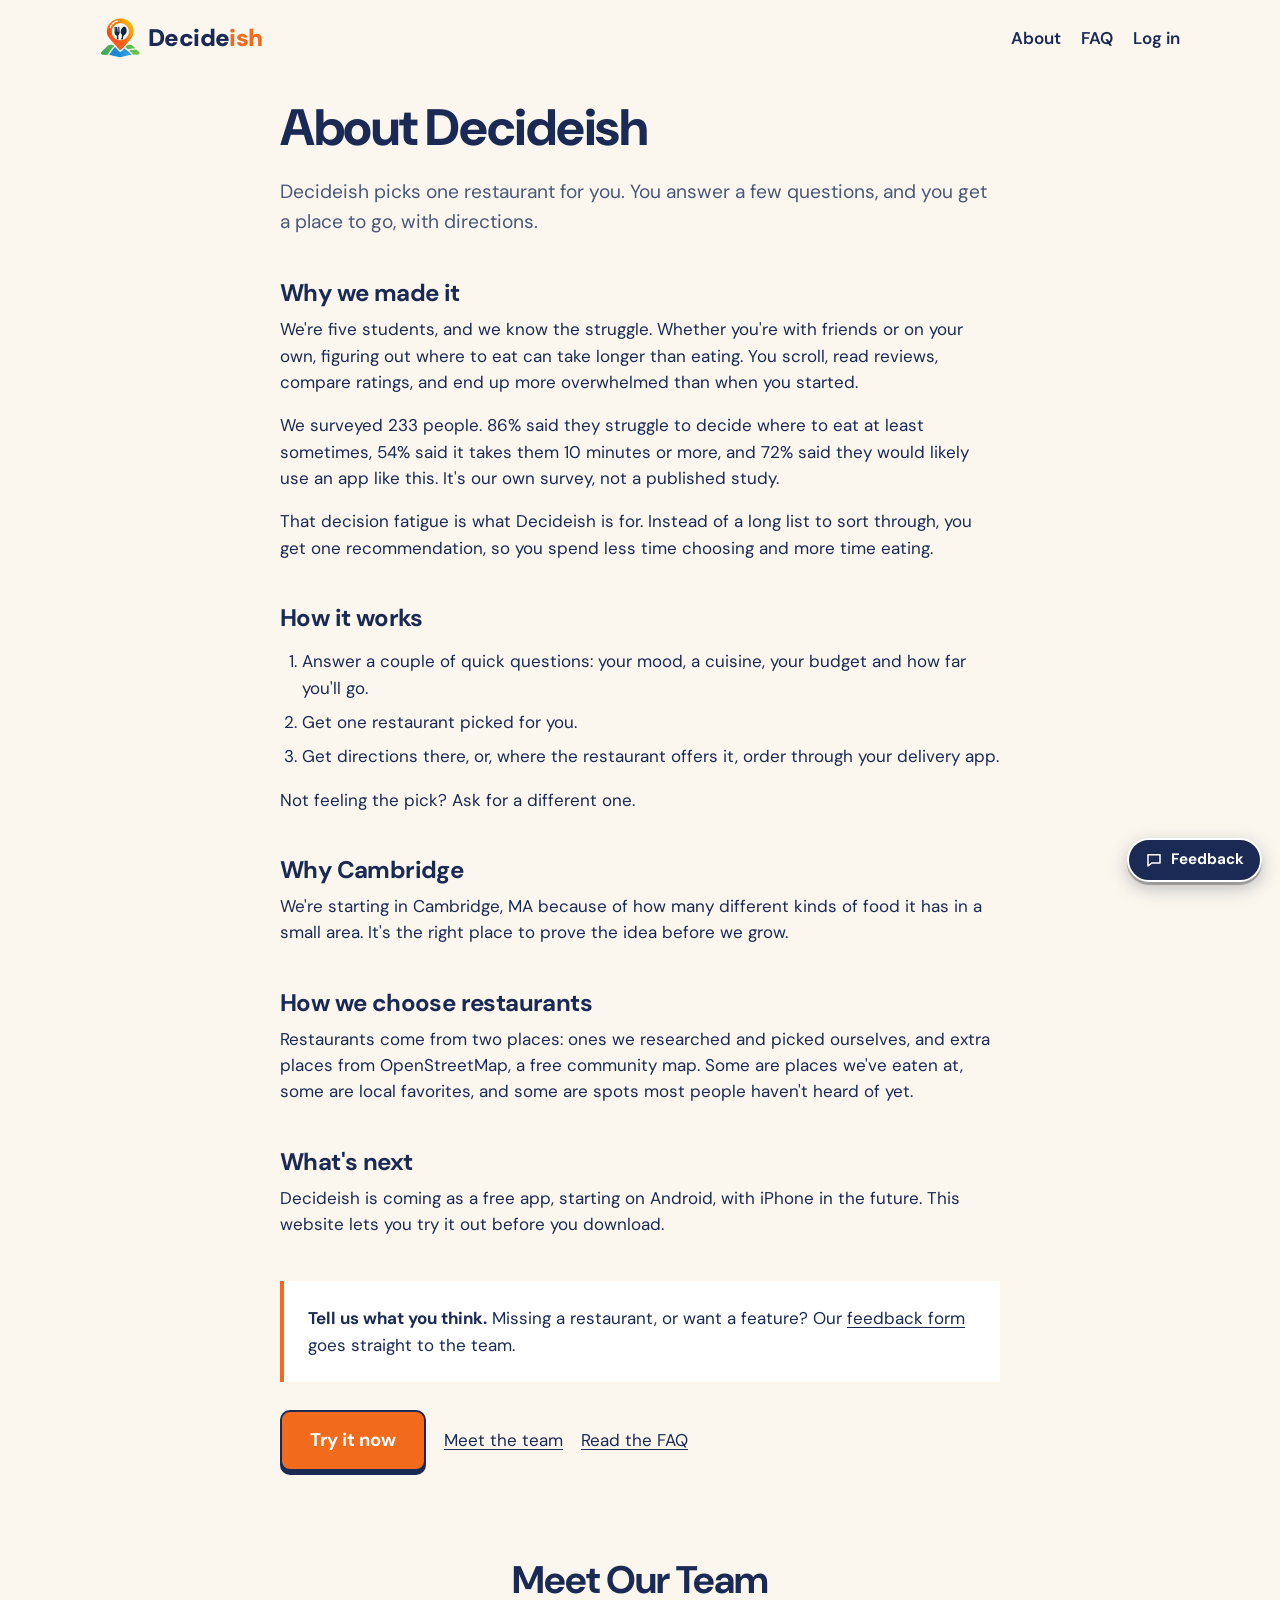
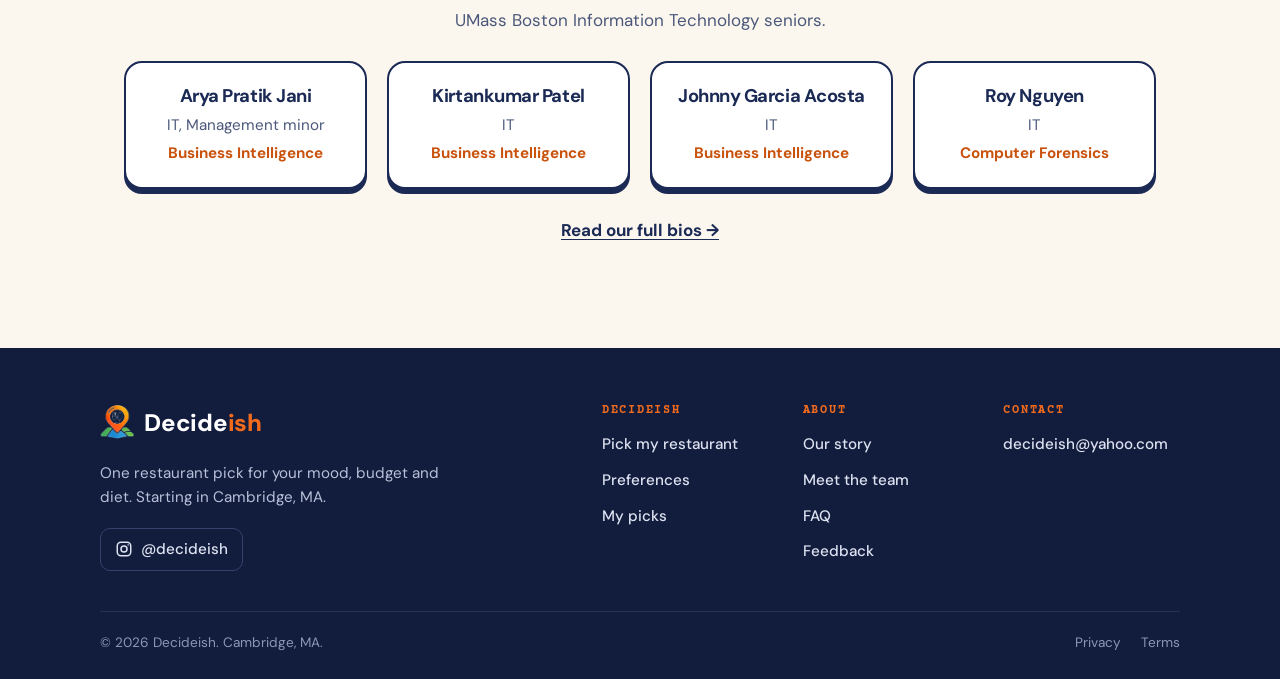
==== commit 20cddf25: "Add files via upload" ====
--- a/about.html
+++ b/about.html
@@ -64,9 +64,9 @@
 
     <h2>How we choose restaurants</h2>
     <p>
-      Every restaurant on Decideish is one we researched ourselves. Some are places we've eaten at,
-      some are local favorites, and some are spots most people haven't heard of yet.
-      We'd rather show you a good small place than the same chains you already know.
+      Restaurants come from two places: ones we researched and picked ourselves, and extra places from
+      OpenStreetMap, a free community map. Some are places we've eaten at, some are local favorites,
+      and some are spots most people haven't heard of yet.
     </p>
 
     <h2>What's next</h2>
@@ -77,14 +77,27 @@
 
     <div class="team-note">
       <p><strong>Tell us what you think.</strong> Missing a restaurant, or want a feature?
-        Our <a href="feedback.html">feedback form</a> goes straight to the five of us.</p>
+        Our <a href="feedback.html">feedback form</a> goes straight to the team.</p>
     </div>
 
     <div class="hero-actions">
       <a href="quiz.html" class="btn btn-primary btn-big">Try it now</a>
+      <a href="team.html">Meet the team</a>
       <a href="faq.html">Read the FAQ</a>
     </div>
   </main>
+
+  <section class="team-strip" aria-labelledby="team-h">
+    <h2 id="team-h">Meet Our Team</h2>
+    <p class="strip-sub">UMass Boston Information Technology seniors.</p>
+    <div class="mini-grid">
+      <div class="mini"><h3>Arya Pratik Jani</h3><p>IT, Management minor</p><p class="mini-track">Business Intelligence</p></div>
+      <div class="mini"><h3>Kirtankumar Patel</h3><p>IT</p><p class="mini-track">Business Intelligence</p></div>
+      <div class="mini"><h3>Johnny Garcia Acosta</h3><p>IT</p><p class="mini-track">Business Intelligence</p></div>
+      <div class="mini"><h3>Roy Nguyen</h3><p>IT</p><p class="mini-track">Computer Forensics</p></div>
+    </div>
+    <p class="strip-link"><a href="team.html">Read our full bios &rarr;</a></p>
+  </section>
 
   <footer class="site-footer">
     <div class="wrap">
@@ -101,6 +114,7 @@
             <li><a href="dashboard.html">My picks</a></li></ul></div>
           <div class="foot-col"><h3>About</h3><ul>
             <li><a href="about.html">Our story</a></li>
+            <li><a href="team.html">Meet the team</a></li>
             <li><a href="faq.html">FAQ</a></li>
             <li><a href="feedback.html">Feedback</a></li></ul></div>
           <div class="foot-col"><h3>Contact</h3><ul>
@@ -116,5 +130,14 @@
 
   <a href="feedback.html" class="fb-float" target="_blank" rel="noopener" aria-label="Send feedback"><svg viewBox="0 0 24 24" fill="none" stroke="currentColor" stroke-width="2" stroke-linejoin="round" aria-hidden="true"><path d="M4 5h16v11H9l-5 4z"/></svg>Feedback</a>
 
+  <script>
+    // the Feedback button steps aside while the footer (which has its own Feedback link) is on screen
+    (function () {
+      var f = document.querySelector(".site-footer"), b = document.querySelector(".fb-float");
+      if (!f || !b || !("IntersectionObserver" in window)) return;
+      new IntersectionObserver(function (e) { b.classList.toggle("away", e[0].isIntersecting); }).observe(f);
+    })();
+  </script>
+
 </body>
 </html>
--- a/styles.css
+++ b/styles.css
@@ -1276,3 +1276,50 @@
 .diet-note { margin: 0 0 14px; font-size: 0.92rem; color: var(--navy-2); }
 .diet-note b { color: var(--navy); }
 .allergy-note { margin: 12px 0 0; padding: 10px 14px; background: var(--orange-wash); border-left: 4px solid var(--orange); border-radius: 8px; font-size: 0.92rem; line-height: 1.4; color: var(--navy); }
+
+.osm-note { margin: 12px 0 0; font-size: 0.88rem; line-height: 1.45; color: var(--navy-2); }
+.osm-note a { color: var(--navy); font-weight: 600; }
+
+.fb-float { transition: opacity .2s, transform .2s; }
+.fb-float.away { opacity: 0; transform: translateY(8px); pointer-events: none; }
+.foot-bottom { padding-bottom: 26px; }
+@media (prefers-reduced-motion: reduce) { .fb-float { transition: none; } }
+
+/* about: team cards */
+.team-grid { display: grid; grid-template-columns: repeat(2, minmax(0, 1fr)); gap: 24px; margin: 20px 0 8px; }
+.member { background: var(--surface); border: 2px solid var(--navy); border-radius: 18px; box-shadow: 0 5px 0 var(--navy); padding: 24px; display: flex; flex-direction: column; }
+.member-top { display: flex; align-items: center; gap: 14px; margin-bottom: 14px; }
+.member .avatar { width: 56px; height: 56px; border-radius: 16px; background: var(--orange-wash); color: var(--orange-dark); display: grid; place-items: center; font-weight: 800; flex-shrink: 0; }
+.member h3 { margin: 0; font-size: 1.15rem; line-height: 1.25; }
+.member .role { color: var(--orange-dark); font-size: .88rem; font-weight: 700; margin-top: 3px; }
+.member p { margin: 0 0 12px; font-size: .98rem; }
+.profile-link { align-self: flex-start; margin-top: auto; display: inline-flex; align-items: center; gap: 8px; padding: 9px 14px; border-radius: 10px; background: var(--navy); color: #fff; font-weight: 700; font-size: .9rem; text-decoration: none; }
+.profile-link:hover { background: var(--orange); }
+.profile-link svg { width: 16px; height: 16px; fill: currentColor; }
+@media (max-width: 760px) { .team-grid { grid-template-columns: 1fr; } }
+
+/* about page layout */
+.ab-hero { background: linear-gradient(125deg, var(--navy), #2b437b); color: #fff; text-align: center; padding: 72px 24px 76px; }
+.ab-eyebrow { font-family: var(--font-ticket); text-transform: uppercase; letter-spacing: .17em; font-size: .85rem; font-weight: 700; color: #FF9A5C; margin: 0; }
+.ab-hero h1 { font-size: clamp(2.1rem, 5vw, 3.5rem); letter-spacing: -.03em; margin: 10px 0 14px; line-height: 1.1; color: #fff; }
+.ab-hero p:last-child { max-width: 660px; margin: 0 auto; color: #E3E8F6; font-size: 1.08rem; }
+.ab-main { max-width: 1080px; margin: 0 auto; padding: 0 24px 72px; }
+.ab-intro { max-width: 760px; margin: 52px auto 48px; text-align: center; }
+.ab-intro h2, .ab-heading h2 { font-size: clamp(1.6rem, 3vw, 2.2rem); letter-spacing: -.02em; margin: 0 0 10px; }
+.ab-intro p, .ab-heading p { color: var(--navy-2); margin: 0; }
+.ab-heading { text-align: center; margin-bottom: 28px; }
+.ab-accent { display: block; width: 55px; height: 5px; border-radius: 8px; background: var(--orange); margin: 13px auto 0; }
+.ab-cta { text-align: center; margin-top: 56px; padding: 36px 24px; background: var(--paper); border: 2px solid var(--navy); border-radius: 20px; box-shadow: 0 6px 0 var(--navy); }
+.ab-cta h2 { margin: 0 0 6px; font-size: 1.6rem; }
+.ab-cta p { color: var(--navy-2); margin: 0 0 20px; }
+
+/* compact team strip (about page) */
+.team-strip { max-width: 1080px; margin: 0 auto; padding: 8px 24px 64px; text-align: center; }
+.team-strip h2 { font-size: clamp(1.7rem, 3.4vw, 2.4rem); margin: 0 0 6px; }
+.strip-sub { color: var(--navy-2); margin: 0 0 28px; }
+.mini-grid { display: flex; flex-wrap: wrap; justify-content: center; gap: 20px; }
+.mini { flex: 1 1 210px; max-width: 250px; background: var(--surface); border: 2px solid var(--navy); border-radius: 18px; box-shadow: 0 5px 0 var(--navy); padding: 22px 18px; }
+.mini h3 { margin: 0 0 6px; font-size: 1.15rem; line-height: 1.25; }
+.mini p { margin: 0; color: var(--navy-2); font-size: .95rem; }
+.mini .mini-track { color: var(--orange-dark); font-weight: 700; margin-top: 4px; }
+.strip-link { margin: 28px 0 0; font-weight: 700; }
